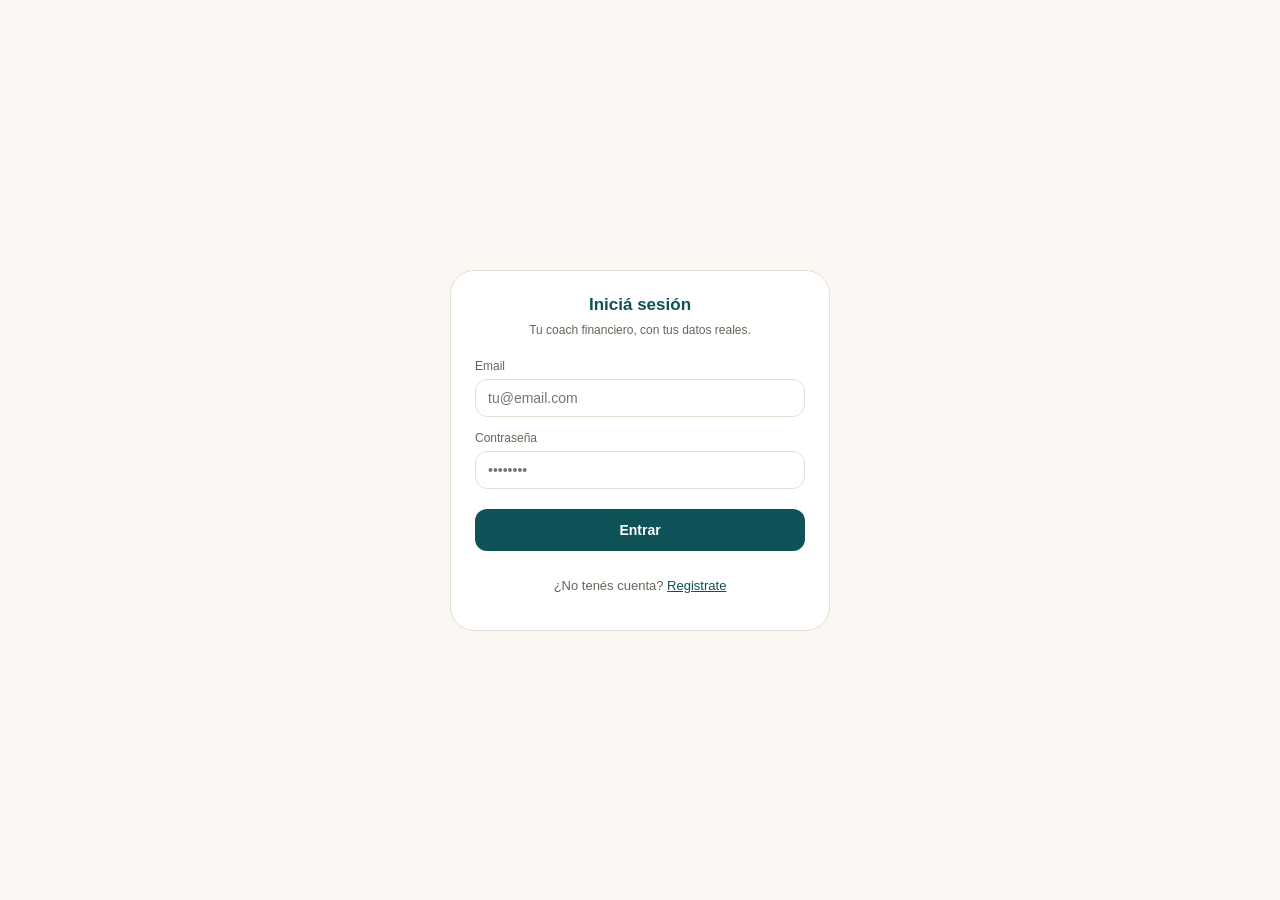
==== index.html @ 99110b24 "Coach Financiero MVP" ====
<!DOCTYPE html>
<html lang="es">
<head>
<meta charset="UTF-8" />
<meta name="viewport" content="width=device-width, initial-scale=1.0" />
<title>Coach Financiero</title>
<link rel="stylesheet" href="css/styles.css" />
</head>
<body>

<div class="screen">
  <h1 id="formTitle">Iniciá sesión</h1>
  <p class="subtitle">Tu coach financiero, con tus datos reales.</p>

  <div class="error-banner" id="errorBanner"></div>

  <label for="email">Email</label>
  <input type="email" id="email" placeholder="tu@email.com" style="margin-bottom:14px;" />

  <label for="password">Contraseña</label>
  <input type="password" id="password" placeholder="••••••••" style="margin-bottom:20px;" />

  <button class="btn-primary" id="submitBtn" style="width:100%; margin-bottom:14px;">
    Entrar
  </button>

  <p style="text-align:center; font-size:13px; color:var(--text-secondary);">
    <span id="toggleText">¿No tenés cuenta?</span>
    <button class="link-btn" id="toggleModeBtn">Registrate</button>
  </p>
</div>

<script type="module">
  import { supabase } from "./js/supabaseClient.js";

  let mode = "login"; // login | signup

  const formTitle = document.getElementById("formTitle");
  const toggleText = document.getElementById("toggleText");
  const toggleModeBtn = document.getElementById("toggleModeBtn");
  const submitBtn = document.getElementById("submitBtn");
  const errorBanner = document.getElementById("errorBanner");

  function showError(msg) {
    errorBanner.textContent = msg;
    errorBanner.classList.add("visible");
  }
  function clearError() {
    errorBanner.classList.remove("visible");
  }

  toggleModeBtn.addEventListener("click", () => {
    mode = mode === "login" ? "signup" : "login";
    formTitle.textContent = mode === "login" ? "Iniciá sesión" : "Creá tu cuenta";
    submitBtn.textContent = mode === "login" ? "Entrar" : "Registrarme";
    toggleText.textContent = mode === "login" ? "¿No tenés cuenta?" : "¿Ya tenés cuenta?";
    toggleModeBtn.textContent = mode === "login" ? "Registrate" : "Iniciá sesión";
    clearError();
  });

  submitBtn.addEventListener("click", async () => {
    clearError();
    const email = document.getElementById("email").value.trim();
    const password = document.getElementById("password").value;

    if (!email || !password) {
      showError("Completá email y contraseña.");
      return;
    }
    if (password.length < 6) {
      showError("La contraseña necesita al menos 6 caracteres.");
      return;
    }

    submitBtn.disabled = true;
    submitBtn.textContent = "Un momento…";

    try {
      if (mode === "signup") {
        const { error } = await supabase.auth.signUp({ email, password });
        if (error) throw error;
        showError("Cuenta creada. Revisá tu correo si tu proyecto pide confirmación, o entrá directo.");
      } else {
        const { error } = await supabase.auth.signInWithPassword({ email, password });
        if (error) throw error;
        window.location.href = "app.html";
        return;
      }
    } catch (err) {
      showError(traducirError(err.message));
    } finally {
      submitBtn.disabled = false;
      submitBtn.textContent = mode === "login" ? "Entrar" : "Registrarme";
    }
  });

  function traducirError(msg) {
    if (msg.includes("Invalid login credentials")) return "Email o contraseña incorrectos.";
    if (msg.includes("User already registered")) return "Ese email ya tiene una cuenta. Iniciá sesión.";
    return "No se pudo completar la acción. Intentá de nuevo.";
  }

  // Si ya hay sesión activa, saltar directo a la app
  supabase.auth.getSession().then(({ data }) => {
    if (data.session) window.location.href = "app.html";
  });
</script>

</body>
</html>
---- css/styles.css ----
:root {
  --teal: #0f5257;
  --teal-light: #e4efee;
  --gold: #c99a4a;
  --sand: #fbf8f3;
  --card: #f7f4ee;
  --border: #e5dfd3;
  --text: #2b2b2b;
  --text-secondary: #6b6357;
  --text-muted: #726a5b;
  --success-bg: #e9f5ea;
  --success-text: #3a8a4a;
  --warning-bg: #fbf1de;
  --warning-text: #b08423;
  --danger-bg: #fbe2e2;
  --danger-text: #b23b3b;
}

* { box-sizing: border-box; }

body {
  margin: 0;
  font-family: -apple-system, BlinkMacSystemFont, "Segoe UI", Roboto, sans-serif;
  background: var(--sand);
  color: var(--text);
  display: flex;
  align-items: center;
  justify-content: center;
  min-height: 100vh;
  padding: 24px;
}

.screen {
  width: 100%;
  max-width: 380px;
  background: white;
  border: 1px solid var(--border);
  border-radius: 24px;
  padding: 24px;
}

.step-label {
  font-size: 12px;
  color: var(--text-muted);
  text-align: center;
  margin: 0 0 16px;
}

h1 {
  font-size: 17px;
  font-weight: 600;
  color: var(--teal);
  text-align: center;
  margin: 0 0 6px;
}

.subtitle {
  font-size: 12px;
  color: var(--text-secondary);
  text-align: center;
  margin: 0 0 20px;
  line-height: 1.5;
}

label {
  font-size: 12px;
  color: var(--text-secondary);
  display: block;
  margin-bottom: 6px;
}

input, select {
  width: 100%;
  border: 1px solid var(--border);
  border-radius: 12px;
  padding: 10px 12px;
  font-size: 14px;
  font-family: inherit;
  margin-bottom: 4px;
  outline: none;
  background: white;
}

input:focus, select:focus { border-color: var(--teal); }

.hint {
  font-size: 11px;
  color: var(--text-muted);
  margin: 0 0 14px;
}

.btn-row { display: flex; gap: 8px; margin-top: 4px; }

button {
  font-family: inherit;
  cursor: pointer;
  border: none;
}

.btn-primary {
  flex: 1;
  background: var(--teal);
  color: white;
  border-radius: 12px;
  padding: 13px;
  font-size: 14px;
  font-weight: 600;
}

.btn-primary:disabled { opacity: 0.4; cursor: not-allowed; }

.btn-back {
  background: none;
  color: var(--text-secondary);
  padding: 13px;
  font-size: 16px;
}

.btn-secondary {
  background: white;
  border: 1px solid var(--border);
  border-radius: 12px;
  padding: 10px;
  font-size: 13px;
  color: var(--text-secondary);
}

.type-grid {
  display: grid;
  grid-template-columns: 1fr 1fr 1fr;
  gap: 8px;
  margin-bottom: 16px;
}

.type-option {
  border: 1px solid var(--border);
  border-radius: 10px;
  padding: 8px;
  text-align: center;
  font-size: 11px;
  color: var(--text-secondary);
  background: white;
}

.type-option.selected {
  background: var(--teal-light);
  border-color: var(--teal);
  color: var(--teal);
  font-weight: 600;
}

.card {
  background: var(--card);
  border-radius: 12px;
  padding: 12px 14px;
  margin-bottom: 10px;
}

.card.accent { background: var(--teal-light); }
.card.success { background: var(--success-bg); }
.card.warning { background: var(--warning-bg); }

.row-between { display: flex; justify-content: space-between; align-items: center; }

.error-banner {
  background: var(--danger-bg);
  color: var(--danger-text);
  border-radius: 10px;
  padding: 10px 12px;
  font-size: 12px;
  margin-bottom: 12px;
  display: none;
}

.error-banner.visible { display: block; }

.link-btn {
  background: none;
  color: var(--teal);
  font-size: 13px;
  text-decoration: underline;
  padding: 0;
}

/* -------- app principal (post-onboarding) -------- */

.app-shell {
  width: 100%;
  max-width: 380px;
  background: white;
  border: 1px solid var(--border);
  border-radius: 24px;
  overflow: hidden;
}

.app-body { padding: 20px 20px 0; min-height: 420px; }

.top-bar {
  display: flex;
  justify-content: space-between;
  align-items: center;
  margin-bottom: 18px;
}

.top-bar .name { font-weight: 600; font-size: 16px; color: var(--teal); margin: 0; }
.top-bar .date { font-size: 12px; color: var(--text-muted); margin: 0; }

.avatar {
  width: 36px; height: 36px; border-radius: 50%;
  background: var(--teal-light);
  display: flex; align-items: center; justify-content: center;
  font-size: 15px;
}

.score-grid {
  display: grid;
  grid-template-columns: 1fr 1fr;
  gap: 10px;
  margin-bottom: 12px;
}

.score-box { background: var(--card); border-radius: 12px; padding: 12px; }
.score-box .label { font-size: 11px; color: var(--text-secondary); margin: 0 0 4px; }
.score-box .value { font-size: 20px; font-weight: 600; margin: 0; color: var(--text-muted); }

.progress-bar {
  height: 6px; background: var(--border); border-radius: 4px; overflow: hidden; margin-top: 6px;
}
.progress-fill { height: 100%; background: var(--gold); }

.badge {
  font-size: 10px; border-radius: 10px; padding: 2px 8px;
}
.badge.critical { background: var(--danger-bg); color: var(--danger-text); }
.badge.important { background: var(--warning-bg); color: var(--warning-text); }
.badge.optional { background: var(--card); color: var(--text-secondary); }

.bottom-nav {
  display: flex;
  border-top: 1px solid #efeae0;
  margin-top: 16px;
}

.nav-item {
  flex: 1;
  background: none;
  padding: 10px 0;
  display: flex;
  flex-direction: column;
  align-items: center;
  gap: 2px;
  font-size: 10px;
  color: var(--text-muted);
}

.nav-item.active { color: var(--teal); }
.nav-item .icon { font-size: 17px; }

.list-item {
  display: flex;
  justify-content: space-between;
  align-items: center;
  background: var(--card);
  border-radius: 10px;
  padding: 10px 12px;
  margin-bottom: 6px;
  font-size: 13px;
}

.list-item .actions { display: flex; gap: 8px; }
.list-item .actions button {
  background: none; color: var(--text-muted); font-size: 12px; padding: 2px;
}
.list-item .actions button:hover { color: var(--teal); }

.fab {
  width: 100%;
  background: var(--teal);
  color: white;
  border-radius: 12px;
  padding: 13px;
  font-size: 14px;
  font-weight: 600;
  margin: 16px 0;
}

.modal-overlay {
  position: fixed; inset: 0;
  background: rgba(15, 82, 87, 0.25);
  display: none;
  align-items: center; justify-content: center;
  padding: 24px;
  z-index: 10;
}
.modal-overlay.visible { display: flex; }

.modal-box {
  width: 100%; max-width: 380px;
  background: white; border-radius: 24px; padding: 20px;
}

.cat-grid {
  display: grid;
  grid-template-columns: repeat(4, 1fr);
  gap: 8px;
  margin-bottom: 16px;
}

.cat-option {
  border: 1px solid var(--border);
  border-radius: 10px;
  padding: 8px 4px;
  text-align: center;
  font-size: 10px;
  color: var(--text-secondary);
  background: white;
}
.cat-option.selected { background: var(--teal-light); border-color: var(--teal); color: var(--teal); }

.empty-state {
  text-align: center;
  padding: 40px 8px;
}
.empty-state .icon-circle {
  width: 56px; height: 56px; border-radius: 50%;
  background: var(--teal-light);
  display: flex; align-items: center; justify-content: center;
  margin: 0 auto 14px; font-size: 24px;
}
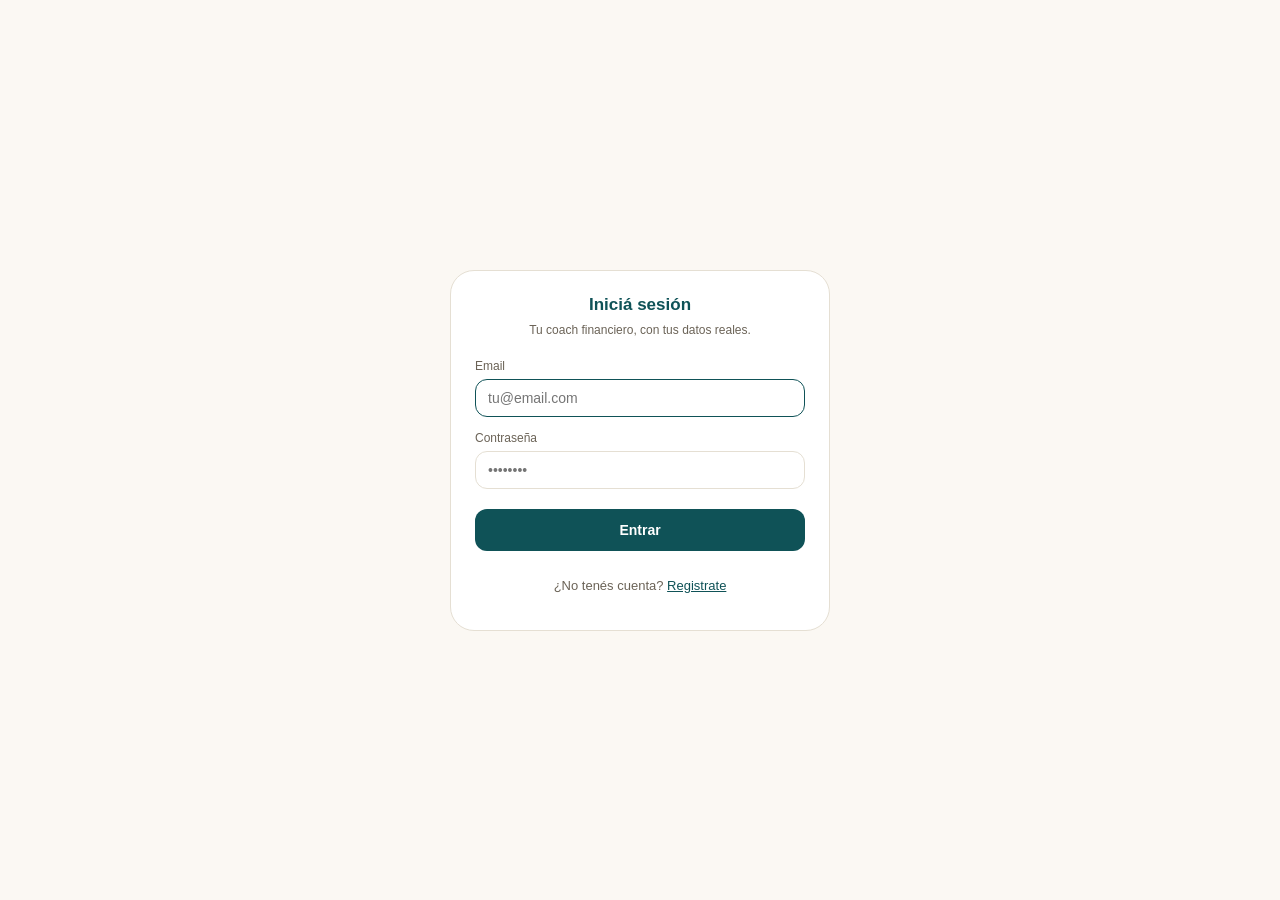
==== commit aa29b580: "Fix: Enter envía el formulario, área táctil del link de registro, autofoco" ====
--- a/index.html
+++ b/index.html
@@ -15,10 +15,10 @@
   <div class="error-banner" id="errorBanner"></div>
 
   <label for="email">Email</label>
-  <input type="email" id="email" placeholder="tu@email.com" style="margin-bottom:14px;" />
+  <input type="email" id="email" placeholder="tu@email.com" autocomplete="email" autofocus style="margin-bottom:14px;" />
 
   <label for="password">Contraseña</label>
-  <input type="password" id="password" placeholder="••••••••" style="margin-bottom:20px;" />
+  <input type="password" id="password" placeholder="••••••••" autocomplete="current-password" style="margin-bottom:20px;" />
 
   <button class="btn-primary" id="submitBtn" style="width:100%; margin-bottom:14px;">
     Entrar
@@ -55,10 +55,15 @@
     submitBtn.textContent = mode === "login" ? "Entrar" : "Registrarme";
     toggleText.textContent = mode === "login" ? "¿No tenés cuenta?" : "¿Ya tenés cuenta?";
     toggleModeBtn.textContent = mode === "login" ? "Registrate" : "Iniciá sesión";
+    document.getElementById("password").setAttribute("autocomplete", mode === "signup" ? "new-password" : "current-password");
     clearError();
   });
 
-  submitBtn.addEventListener("click", async () => {
+  submitBtn.addEventListener("click", handleSubmit);
+  document.getElementById("email").addEventListener("keydown", (e) => { if (e.key === "Enter") handleSubmit(); });
+  document.getElementById("password").addEventListener("keydown", (e) => { if (e.key === "Enter") handleSubmit(); });
+
+  async function handleSubmit() {
     clearError();
     const email = document.getElementById("email").value.trim();
     const password = document.getElementById("password").value;
@@ -77,9 +82,16 @@
 
     try {
       if (mode === "signup") {
-        const { error } = await supabase.auth.signUp({ email, password });
+        const { data, error } = await supabase.auth.signUp({ email, password });
         if (error) throw error;
-        showError("Cuenta creada. Revisá tu correo si tu proyecto pide confirmación, o entrá directo.");
+        if (data.session) {
+          // La confirmación por correo está desactivada: Supabase ya
+          // nos dio una sesión activa, no hace falta pedirle que
+          // vuelva a escribir sus datos para iniciar sesión de nuevo.
+          window.location.href = "app.html";
+          return;
+        }
+        showError("Cuenta creada. Revisá tu correo para confirmarla antes de entrar.");
       } else {
         const { error } = await supabase.auth.signInWithPassword({ email, password });
         if (error) throw error;
@@ -92,11 +104,12 @@
       submitBtn.disabled = false;
       submitBtn.textContent = mode === "login" ? "Entrar" : "Registrarme";
     }
-  });
+  }
 
   function traducirError(msg) {
     if (msg.includes("Invalid login credentials")) return "Email o contraseña incorrectos.";
     if (msg.includes("User already registered")) return "Ese email ya tiene una cuenta. Iniciá sesión.";
+    if (msg.includes("Email not confirmed")) return "Confirmá tu correo antes de entrar — revisá tu bandeja de entrada.";
     return "No se pudo completar la acción. Intentá de nuevo.";
   }
 
--- a/css/styles.css
+++ b/css/styles.css
@@ -179,7 +179,8 @@
   color: var(--teal);
   font-size: 13px;
   text-decoration: underline;
-  padding: 0;
+  padding: 10px 6px;
+  margin: -10px -6px;
 }
 
 /* -------- app principal (post-onboarding) -------- */
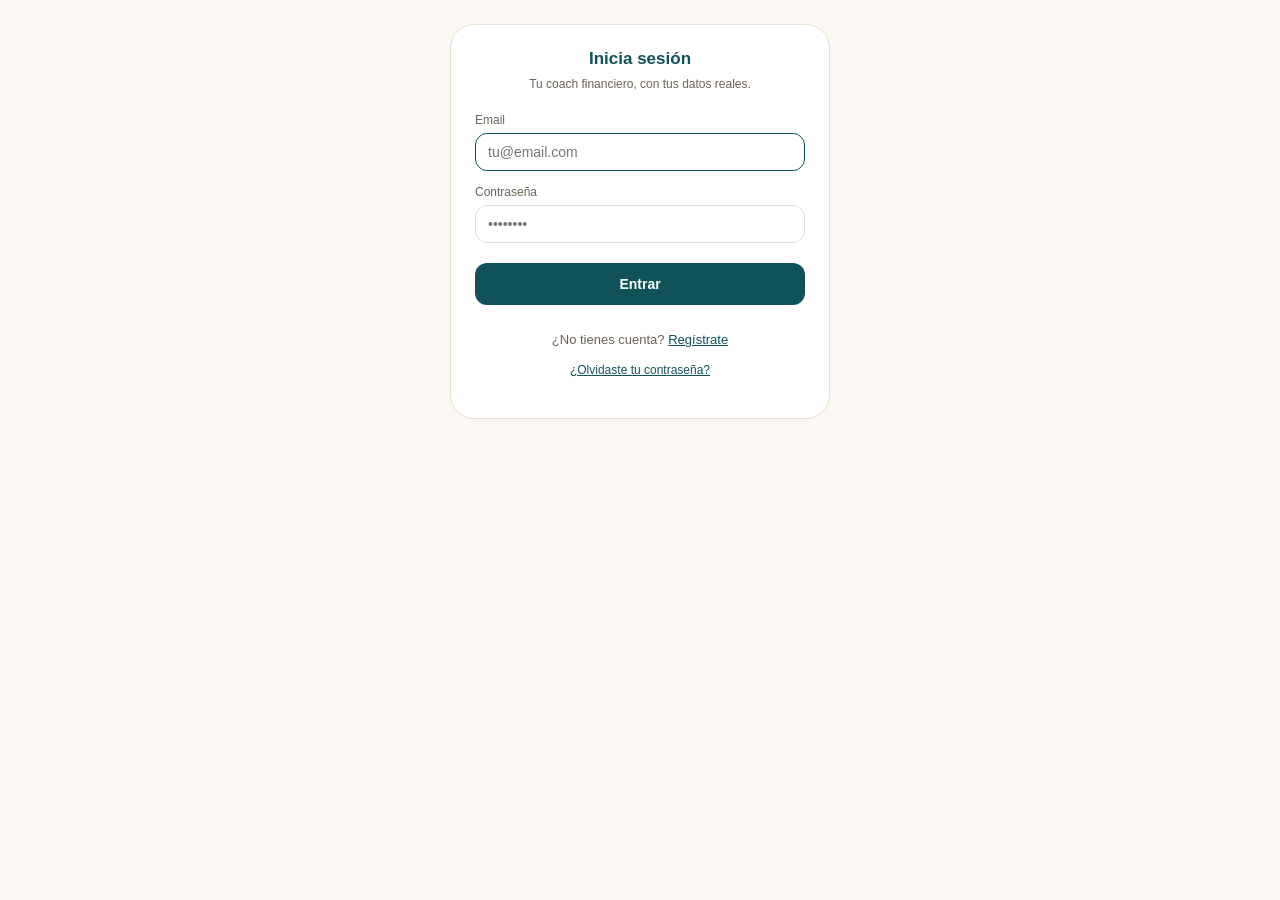
==== commit ed690121: "Copywriting: voseo rioplatense a tuteo dominicano en toda la app" ====
--- a/index.html
+++ b/index.html
@@ -9,7 +9,7 @@
 <body>
 
 <div class="screen">
-  <h1 id="formTitle">Iniciá sesión</h1>
+  <h1 id="formTitle">Inicia sesión</h1>
   <p class="subtitle">Tu coach financiero, con tus datos reales.</p>
 
   <div class="error-banner" id="errorBanner"></div>
@@ -25,8 +25,11 @@
   </button>
 
   <p style="text-align:center; font-size:13px; color:var(--text-secondary);">
-    <span id="toggleText">¿No tenés cuenta?</span>
-    <button class="link-btn" id="toggleModeBtn">Registrate</button>
+    <span id="toggleText">¿No tienes cuenta?</span>
+    <button class="link-btn" id="toggleModeBtn">Regístrate</button>
+  </p>
+  <p style="text-align:center; margin-top:8px;" id="forgotWrap">
+    <button class="link-btn" id="forgotBtn" style="font-size:12px;">¿Olvidaste tu contraseña?</button>
   </p>
 </div>
 
@@ -41,22 +44,46 @@
   const submitBtn = document.getElementById("submitBtn");
   const errorBanner = document.getElementById("errorBanner");
 
-  function showError(msg) {
+  function showError(msg, isSuccess = false) {
     errorBanner.textContent = msg;
+    errorBanner.style.background = isSuccess ? "var(--success-bg)" : "";
+    errorBanner.style.color = isSuccess ? "var(--success-text)" : "";
     errorBanner.classList.add("visible");
   }
   function clearError() {
     errorBanner.classList.remove("visible");
+    errorBanner.style.background = "";
+    errorBanner.style.color = "";
   }
 
   toggleModeBtn.addEventListener("click", () => {
     mode = mode === "login" ? "signup" : "login";
-    formTitle.textContent = mode === "login" ? "Iniciá sesión" : "Creá tu cuenta";
+    formTitle.textContent = mode === "login" ? "Inicia sesión" : "Crea tu cuenta";
     submitBtn.textContent = mode === "login" ? "Entrar" : "Registrarme";
-    toggleText.textContent = mode === "login" ? "¿No tenés cuenta?" : "¿Ya tenés cuenta?";
-    toggleModeBtn.textContent = mode === "login" ? "Registrate" : "Iniciá sesión";
+    toggleText.textContent = mode === "login" ? "¿No tienes cuenta?" : "¿Ya tienes cuenta?";
+    toggleModeBtn.textContent = mode === "login" ? "Regístrate" : "Inicia sesión";
     document.getElementById("password").setAttribute("autocomplete", mode === "signup" ? "new-password" : "current-password");
+    document.getElementById("forgotWrap").style.display = mode === "login" ? "block" : "none";
     clearError();
+  });
+
+  document.getElementById("forgotBtn").addEventListener("click", async () => {
+    const email = document.getElementById("email").value.trim();
+    if (!email) {
+      showError("Escribí tu email arriba primero, y volvé a tocar este link.");
+      return;
+    }
+    const forgotBtn = document.getElementById("forgotBtn");
+    forgotBtn.disabled = true;
+    const { error } = await supabase.auth.resetPasswordForEmail(email, {
+      redirectTo: window.location.origin + "/reset-password.html",
+    });
+    forgotBtn.disabled = false;
+    if (error) {
+      showError("No se pudo enviar el correo. Intentá de nuevo.");
+      return;
+    }
+    showError("Si ese email tiene una cuenta, te mandamos un link para restablecer tu contraseña. Revisá tu correo.", true);
   });
 
   submitBtn.addEventListener("click", handleSubmit);
@@ -107,8 +134,12 @@
   }
 
   function traducirError(msg) {
-    if (msg.includes("Invalid login credentials")) return "Email o contraseña incorrectos.";
-    if (msg.includes("User already registered")) return "Ese email ya tiene una cuenta. Iniciá sesión.";
+    if (msg.includes("Invalid login credentials")) {
+      return mode === "login"
+        ? "Email o contraseña incorrectos. Si es tu primera vez acá, toca \"Regístrate\" abajo."
+        : "Email o contraseña incorrectos.";
+    }
+    if (msg.includes("User already registered")) return "Ese email ya tiene una cuenta. Inicia sesión.";
     if (msg.includes("Email not confirmed")) return "Confirmá tu correo antes de entrar — revisá tu bandeja de entrada.";
     return "No se pudo completar la acción. Intentá de nuevo.";
   }
--- a/css/styles.css
+++ b/css/styles.css
@@ -23,9 +23,6 @@
   font-family: -apple-system, BlinkMacSystemFont, "Segoe UI", Roboto, sans-serif;
   background: var(--sand);
   color: var(--text);
-  display: flex;
-  align-items: center;
-  justify-content: center;
   min-height: 100vh;
   padding: 24px;
 }
@@ -33,6 +30,7 @@
 .screen {
   width: 100%;
   max-width: 380px;
+  margin: 0 auto;
   background: white;
   border: 1px solid var(--border);
   border-radius: 24px;
@@ -188,6 +186,7 @@
 .app-shell {
   width: 100%;
   max-width: 380px;
+  margin: 0 auto;
   background: white;
   border: 1px solid var(--border);
   border-radius: 24px;
@@ -289,7 +288,8 @@
   position: fixed; inset: 0;
   background: rgba(15, 82, 87, 0.25);
   display: none;
-  align-items: center; justify-content: center;
+  justify-content: center;
+  overflow-y: auto;
   padding: 24px;
   z-index: 10;
 }
@@ -297,6 +297,7 @@
 
 .modal-box {
   width: 100%; max-width: 380px;
+  margin: auto 0;
   background: white; border-radius: 24px; padding: 20px;
 }
 
